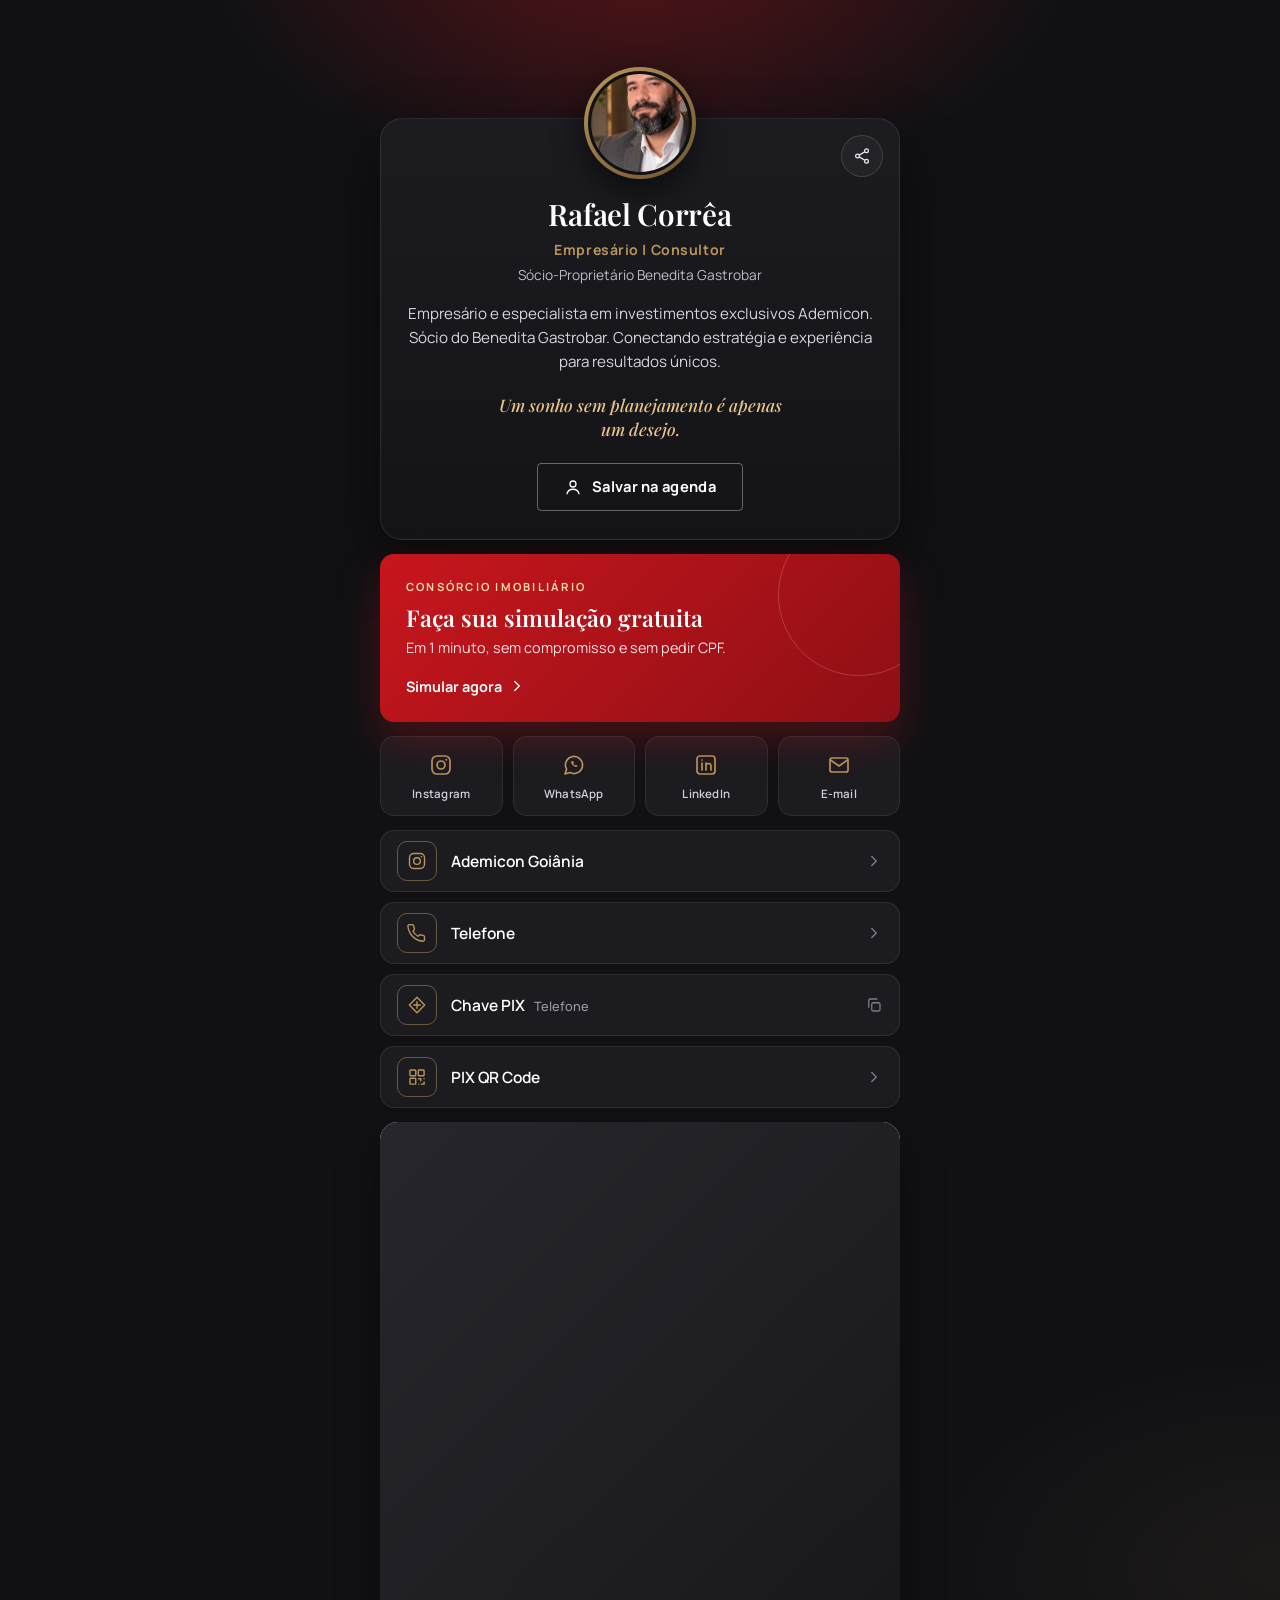
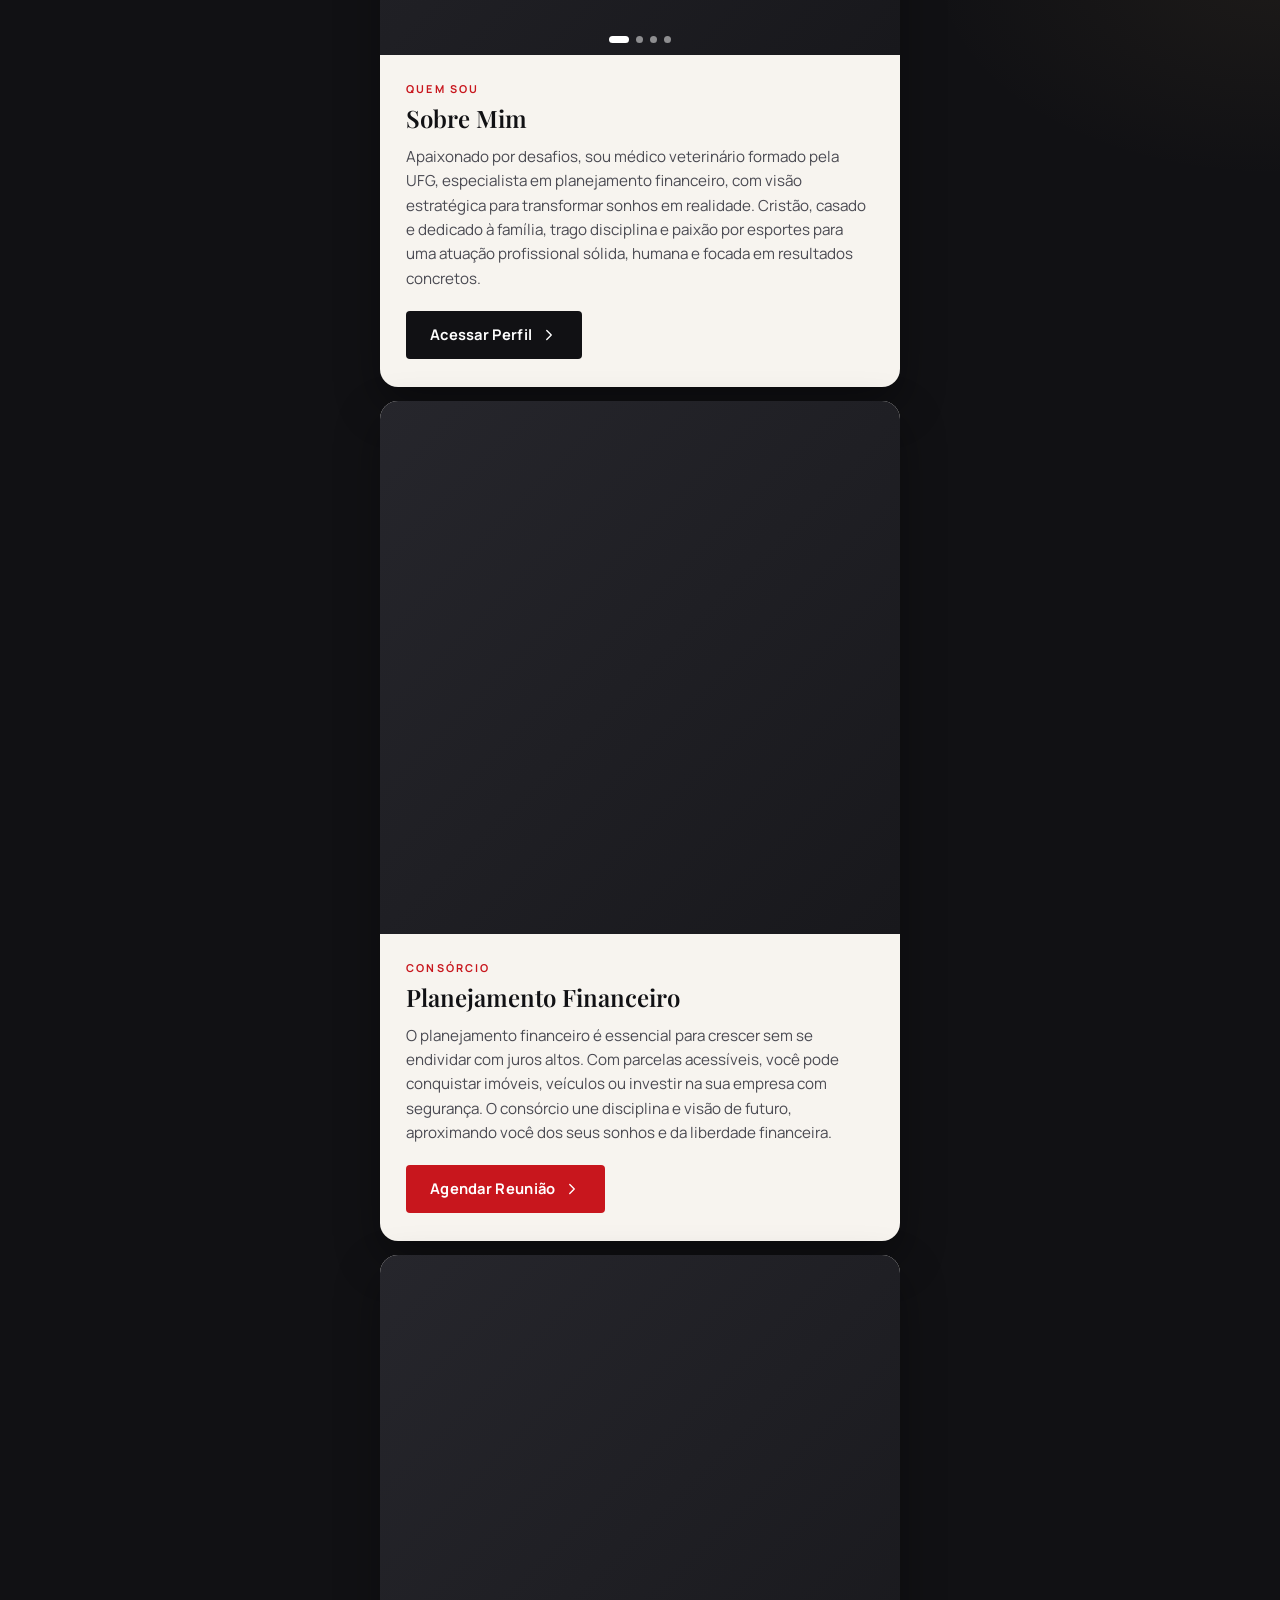
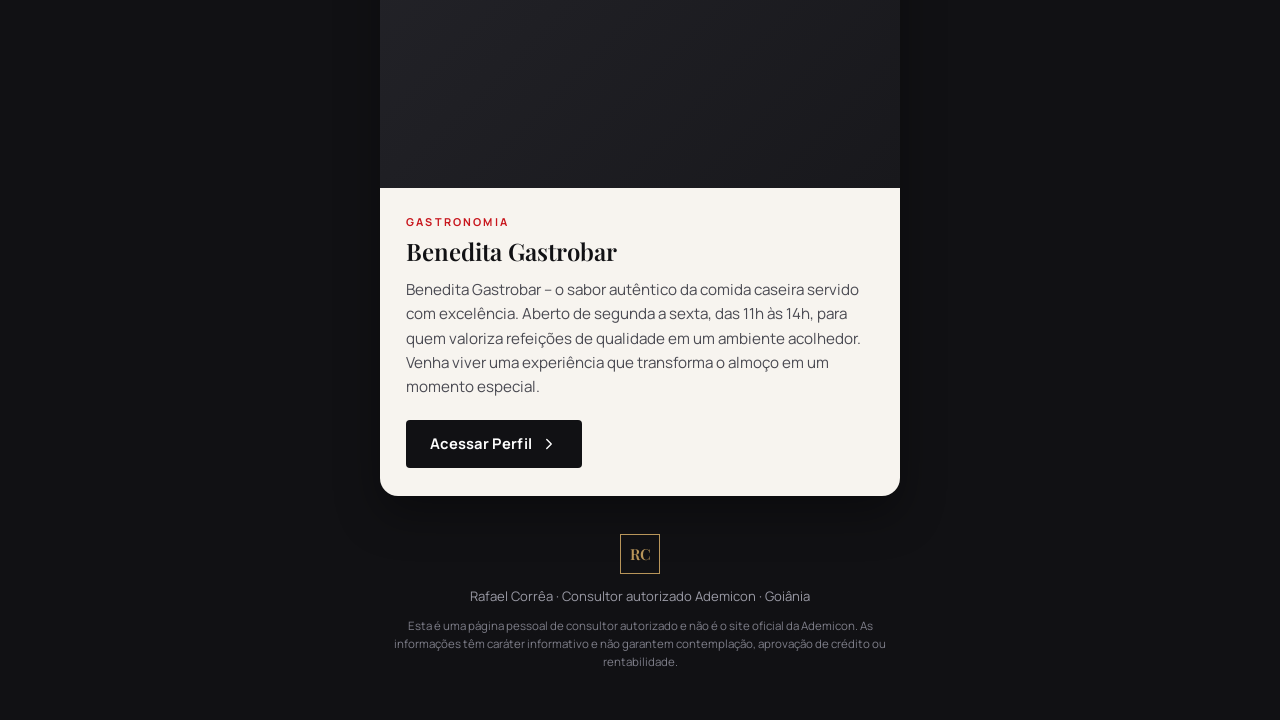
==== bio/index.html @ aef89976 "Adiciona página da bio do Instagram em /bio Copia index.html, css, js e assets de gusttavoteles/rafa" ====
<!DOCTYPE html>
<html lang="pt-BR">
<head>
<meta charset="utf-8">
<meta name="viewport" content="width=device-width, initial-scale=1">
<title>Rafael Corrêa | Consultor autorizado Ademicon · Goiânia</title>
<meta name="description" content="Empresário e especialista em investimentos Ademicon. Sócio do Benedita Gastrobar. Fale com o Rafael, salve o contato e conheça o trabalho.">
<meta property="og:title" content="Rafael Corrêa | Consultor autorizado Ademicon">
<meta property="og:description" content="Um sonho sem planejamento é apenas um desejo.">
<meta property="og:image" content="assets/rafael.jpg">
<meta name="theme-color" content="#111114">
<link rel="icon" href="assets/rafael.jpg">
<link rel="preconnect" href="https://fonts.googleapis.com">
<link rel="preconnect" href="https://fonts.gstatic.com" crossorigin>
<link href="https://fonts.googleapis.com/css2?family=Manrope:wght@400;500;600;700&family=Playfair+Display:wght@500;600;700&display=swap" rel="stylesheet">
<link rel="stylesheet" href="css/styles.css">

<!-- COLE AQUI o Meta Pixel e/ou a tag do Google. Cada clique nos botões dispara o evento "Clique_Bio" com o nome do botão. -->
</head>
<body>

<svg width="0" height="0" style="position:absolute" aria-hidden="true">
  <symbol id="i-ig" viewBox="0 0 24 24"><rect x="3" y="3" width="18" height="18" rx="5" fill="none" stroke="currentColor" stroke-width="1.7"/><circle cx="12" cy="12" r="4" fill="none" stroke="currentColor" stroke-width="1.7"/><circle cx="17.3" cy="6.7" r="1" fill="currentColor"/></symbol>
  <symbol id="i-wa" viewBox="0 0 24 24"><path d="M3 21l1.6-4.8A8.5 8.5 0 1 1 8 19.5L3 21Z" fill="none" stroke="currentColor" stroke-width="1.7" stroke-linejoin="round"/><path d="M9 8.5c.2 3 2.5 5.3 5.5 5.5l1.2-1.3-2-1-.9.8a3.6 3.6 0 0 1-1.6-1.6l.8-.9-1-2L9 8.5Z" fill="currentColor"/></symbol>
  <symbol id="i-in" viewBox="0 0 24 24"><rect x="3" y="3" width="18" height="18" rx="3" fill="none" stroke="currentColor" stroke-width="1.7"/><path d="M8 10v7M8 7v.01M12 17v-4a2.5 2.5 0 0 1 5 0v4M12 10v7" fill="none" stroke="currentColor" stroke-width="1.7" stroke-linecap="round"/></symbol>
  <symbol id="i-mail" viewBox="0 0 24 24"><rect x="3" y="5" width="18" height="14" rx="2" fill="none" stroke="currentColor" stroke-width="1.7"/><path d="m3.5 7 8.5 6 8.5-6" fill="none" stroke="currentColor" stroke-width="1.7" stroke-linecap="round" stroke-linejoin="round"/></symbol>
  <symbol id="i-phone" viewBox="0 0 24 24"><path d="M21 16.9v3a2 2 0 0 1-2.2 2A19.8 19.8 0 0 1 10.2 19a19.5 19.5 0 0 1-6-6A19.8 19.8 0 0 1 1.1 4.2 2 2 0 0 1 3.1 2h3a2 2 0 0 1 2 1.7c.1 1 .4 1.9.7 2.8a2 2 0 0 1-.5 2.1L7.1 9.9a16 16 0 0 0 6 6l1.3-1.3a2 2 0 0 1 2.1-.4c.9.3 1.8.6 2.8.7a2 2 0 0 1 1.7 2Z" fill="none" stroke="currentColor" stroke-width="1.7" stroke-linejoin="round"/></symbol>
  <symbol id="i-pix" viewBox="0 0 24 24"><path d="M12 2.8 21.2 12 12 21.2 2.8 12 12 2.8Z" fill="none" stroke="currentColor" stroke-width="1.7" stroke-linejoin="round"/><path d="M8 12h8M12 8v8" fill="none" stroke="currentColor" stroke-width="1.7" stroke-linecap="round"/></symbol>
  <symbol id="i-qr" viewBox="0 0 24 24"><rect x="3.5" y="3.5" width="7" height="7" rx="1" fill="none" stroke="currentColor" stroke-width="1.7"/><rect x="13.5" y="3.5" width="7" height="7" rx="1" fill="none" stroke="currentColor" stroke-width="1.7"/><rect x="3.5" y="13.5" width="7" height="7" rx="1" fill="none" stroke="currentColor" stroke-width="1.7"/><path d="M14 14h2.5v2.5M20.5 14v.01M14 20.5h.01M17 20.5h3.5V18" fill="none" stroke="currentColor" stroke-width="1.7" stroke-linecap="round"/></symbol>
  <symbol id="i-share" viewBox="0 0 24 24"><circle cx="18" cy="5" r="2.5" fill="none" stroke="currentColor" stroke-width="1.7"/><circle cx="6" cy="12" r="2.5" fill="none" stroke="currentColor" stroke-width="1.7"/><circle cx="18" cy="19" r="2.5" fill="none" stroke="currentColor" stroke-width="1.7"/><path d="m8.2 10.8 7.6-4.4M8.2 13.2l7.6 4.4" fill="none" stroke="currentColor" stroke-width="1.7"/></symbol>
  <symbol id="i-copy" viewBox="0 0 24 24"><rect x="9" y="9" width="11" height="11" rx="2" fill="none" stroke="currentColor" stroke-width="1.7"/><path d="M5 15V6a2 2 0 0 1 2-2h9" fill="none" stroke="currentColor" stroke-width="1.7" stroke-linecap="round"/></symbol>
  <symbol id="i-arrow" viewBox="0 0 24 24"><path d="M9 6l6 6-6 6" fill="none" stroke="currentColor" stroke-width="1.8" stroke-linecap="round" stroke-linejoin="round"/></symbol>
  <symbol id="i-user" viewBox="0 0 24 24"><circle cx="12" cy="8" r="4" fill="none" stroke="currentColor" stroke-width="1.7"/><path d="M4 21c1-4 4-6 8-6s7 2 8 6" fill="none" stroke="currentColor" stroke-width="1.7" stroke-linecap="round"/></symbol>
  <symbol id="i-chart" viewBox="0 0 24 24"><path d="M3 20h18M6 16v-5M11 16V7M16 16v-8" fill="none" stroke="currentColor" stroke-width="1.7" stroke-linecap="round"/></symbol>
  <symbol id="i-home" viewBox="0 0 24 24"><path d="M3 11 12 4l9 7M5 10v10h14V10" fill="none" stroke="currentColor" stroke-width="1.7" stroke-linecap="round" stroke-linejoin="round"/></symbol>
  <symbol id="i-fork" viewBox="0 0 24 24"><path d="M7 3v8a2 2 0 0 0 2 2v8M11 3v8a2 2 0 0 1-2 2M7 3v6M11 3v6M17 21V3c-2 1-3 4-3 8h3" fill="none" stroke="currentColor" stroke-width="1.7" stroke-linecap="round" stroke-linejoin="round"/></symbol>
</svg>

<main class="page">

  <!-- PERFIL -->
  <header class="profile">
    <button class="share-btn" type="button" id="openShare" aria-label="Compartilhar este perfil"><svg><use href="#i-share"/></svg></button>
    <div class="avatar"><div class="ph"><img src="assets/rafael.jpg" alt="Rafael Corrêa" width="140" height="140"></div></div>
    <h1>Rafael Corrêa</h1>
    <p class="role">Empresário | Consultor</p>
    <p class="role2">Sócio-Proprietário Benedita Gastrobar</p>
    <p class="bio">Empresário e especialista em investimentos exclusivos Ademicon. Sócio do Benedita Gastrobar. Conectando estratégia e experiência para resultados únicos.</p>
    <p class="quote">Um sonho sem planejamento é apenas um desejo.</p>
    <a class="btn-save" href="assets/rafael-correa.vcf" download data-track="Salvar na agenda"><svg><use href="#i-user"/></svg>Salvar na agenda</a>
  </header>

  <!-- DESTAQUE -->
  <a class="feature" id="featureLink" href="#" data-track="Simulação gratuita" target="_blank" rel="noopener">
    <span class="f-tag">Consórcio imobiliário</span>
    <span class="f-title">Faça sua simulação gratuita</span>
    <span class="f-sub">Em 1 minuto, sem compromisso e sem pedir CPF.</span>
    <span class="f-go">Simular agora <svg><use href="#i-arrow"/></svg></span>
  </a>

  <!-- CONTATO RÁPIDO -->
  <nav class="quick" aria-label="Contato rápido">
    <a href="https://instagram.com/turcovet" target="_blank" rel="noopener" data-track="Instagram"><svg><use href="#i-ig"/></svg><span>Instagram</span></a>
    <a href="#" data-wa="Olá, Rafael! Vim pelo seu Instagram e gostaria de conversar." target="_blank" rel="noopener" data-track="WhatsApp"><svg><use href="#i-wa"/></svg><span>WhatsApp</span></a>
    <a href="http://www.linkedin.com/in/rafael-correa-674a20369" target="_blank" rel="noopener" data-track="LinkedIn"><svg><use href="#i-in"/></svg><span>LinkedIn</span></a>
    <a href="mailto:rafaelfelipecorrea@hotmail.com" data-track="E-mail"><svg><use href="#i-mail"/></svg><span>E-mail</span></a>
  </nav>

  <!-- LINKS -->
  <section class="links" aria-label="Links">
    <a class="row" href="https://www.instagram.com/ademicongoianiarp/" target="_blank" rel="noopener" data-track="Ademicon Goiânia"><span class="ic"><svg><use href="#i-ig"/></svg></span><span class="tx">Ademicon Goiânia</span><svg class="ch"><use href="#i-arrow"/></svg></a>
    <a class="row" href="tel:+5562991412416" data-track="Telefone"><span class="ic"><svg><use href="#i-phone"/></svg></span><span class="tx">Telefone</span><svg class="ch"><use href="#i-arrow"/></svg></a>
    <button class="row" type="button" id="copyPix" data-track="Chave PIX"><span class="ic"><svg><use href="#i-pix"/></svg></span><span class="tx">Chave PIX <small>Telefone</small></span><svg class="ch"><use href="#i-copy"/></svg></button>
    <a class="row" href="https://meuairgo.com.br/pixPayment/value/8274eaf1" target="_blank" rel="noopener" data-track="PIX QR Code"><span class="ic"><svg><use href="#i-qr"/></svg></span><span class="tx">PIX QR Code</span><svg class="ch"><use href="#i-arrow"/></svg></a>
  </section>

  <!-- SOBRE MIM -->
  <article class="card reveal" id="sobre">
    <div class="carousel" id="carousel">
      <div class="track" id="track">
        <img src="https://meuairgo.com.br/assets/uploads/images/catalog-products/produto-imagem-do-whatsapp-de-2025-06-27-a-s-23-28-06-2025-19-08.png" alt="Rafael Corrêa" loading="lazy" referrerpolicy="no-referrer">
        <img src="https://meuairgo.com.br/assets/uploads/images/catalog-products/produto-imagem-do-whatsapp-de-2025-06-27-a-s-23-28-06-2025-19-081.png" alt="Rafael Corrêa" loading="lazy" referrerpolicy="no-referrer">
        <img src="https://meuairgo.com.br/assets/uploads/images/catalog-products/produto-imagem-do-whatsapp-de-2025-06-27-a-s-23-28-06-2025-19-07.png" alt="Rafael Corrêa" loading="lazy" referrerpolicy="no-referrer">
        <img src="https://meuairgo.com.br/assets/uploads/images/catalog-products/produto-whatsapp-image-2025-06-26-at-12-01-07-2025-03-20.png" alt="Rafael Corrêa" loading="lazy" referrerpolicy="no-referrer">
      </div>
      <div class="dots" id="dots" aria-hidden="true"><i class="on"></i><i></i><i></i><i></i></div>
    </div>
    <div class="body">
      <span class="eyebrow">Quem sou</span>
      <h2>Sobre Mim</h2>
      <p>Apaixonado por desafios, sou médico veterinário formado pela UFG, especialista em planejamento financeiro, com visão estratégica para transformar sonhos em realidade. Cristão, casado e dedicado à família, trago disciplina e paixão por esportes para uma atuação profissional sólida, humana e focada em resultados concretos.</p>
      <a class="btn-dark" href="https://www.instagram.com/turcovet/" target="_blank" rel="noopener" data-track="Sobre Mim - Acessar Perfil">Acessar Perfil <svg><use href="#i-arrow"/></svg></a>
    </div>
  </article>

  <!-- PLANEJAMENTO FINANCEIRO -->
  <article class="card reveal" id="planejamento">
    <div class="media"><img src="https://meuairgo.com.br/assets/uploads/images/catalog-products/produto-whatsapp-image-2025-06-26-at-16-01-07-2025-03-17.png" alt="Planejamento Financeiro" loading="lazy" referrerpolicy="no-referrer"></div>
    <div class="body">
      <span class="eyebrow">Consórcio</span>
      <h2>Planejamento Financeiro</h2>
      <p>O planejamento financeiro é essencial para crescer sem se endividar com juros altos. Com parcelas acessíveis, você pode conquistar imóveis, veículos ou investir na sua empresa com segurança. O consórcio une disciplina e visão de futuro, aproximando você dos seus sonhos e da liberdade financeira.</p>
      <a class="btn-red" href="#" data-wa="Olá, Rafael! Gostaria de agendar uma reunião para planejamento financeiro" target="_blank" rel="noopener" data-track="Agendar Reunião">Agendar Reunião <svg><use href="#i-arrow"/></svg></a>
    </div>
  </article>

  <!-- BENEDITA -->
  <article class="card reveal" id="benedita">
    <div class="media"><img src="https://meuairgo.com.br/assets/uploads/images/catalog-products/produto-244438966-854035418807245-8707742146599264696-n-01-07-2025-03-18.png" alt="Benedita Gastrobar" loading="lazy" referrerpolicy="no-referrer"></div>
    <div class="body">
      <span class="eyebrow">Gastronomia</span>
      <h2>Benedita Gastrobar</h2>
      <p>Benedita Gastrobar – o sabor autêntico da comida caseira servido com excelência. Aberto de segunda a sexta, das 11h às 14h, para quem valoriza refeições de qualidade em um ambiente acolhedor. Venha viver uma experiência que transforma o almoço em um momento especial.</p>
      <a class="btn-dark" href="https://www.instagram.com/beneditagastrobar/" target="_blank" rel="noopener" data-track="Benedita - Acessar Perfil">Acessar Perfil <svg><use href="#i-arrow"/></svg></a>
    </div>
  </article>

  <footer class="foot">
    <p class="mark">RC</p>
    <p>Rafael Corrêa · Consultor autorizado Ademicon · Goiânia</p>
    <p class="fine">Esta é uma página pessoal de consultor autorizado e não é o site oficial da Ademicon. As informações têm caráter informativo e não garantem contemplação, aprovação de crédito ou rentabilidade.</p>
  </footer>
</main>

<div class="toast" id="toast" role="status" aria-live="polite"></div>

<dialog id="share">
  <h2>Compartilhe este perfil</h2>
  <div class="s-grid">
    <a id="shWa" target="_blank" rel="noopener">WhatsApp</a>
    <a id="shFb" target="_blank" rel="noopener">Facebook</a>
    <a id="shTg" target="_blank" rel="noopener">Telegram</a>
    <a id="shMail">E-mail</a>
  </div>
  <div class="s-link"><input id="shUrl" type="text" readonly aria-label="Link do perfil"><button type="button" id="shCopy">Copiar</button></div>
  <button class="s-close" type="button" id="shClose">Fechar</button>
</dialog>

<script src="js/main.js" defer></script>
</body>
</html>
---- bio/css/styles.css ----
:root{
  --red:#C8161D; --red-dark:#9F1017;
  --ink:#111114; --ink-2:#1B1B20; --text:#2A2A30; --muted:#6E6E78;
  --ivory:#F7F4EF; --line:#E4DFD8; --gold:#B8955A;
  --serif:'Playfair Display',Georgia,'Times New Roman',serif;
  --sans:'Manrope',system-ui,-apple-system,'Segoe UI',Roboto,sans-serif;
}
*{box-sizing:border-box;margin:0;padding:0}
html{scroll-behavior:smooth}
body{font-family:var(--sans);color:#fff;background:var(--ink);line-height:1.6;font-size:16px;-webkit-font-smoothing:antialiased;min-height:100vh;
  background-image:radial-gradient(620px 360px at 50% -60px,rgba(200,22,29,.38),transparent 70%),radial-gradient(500px 300px at 100% 40%,rgba(184,149,90,.07),transparent 70%)}
a{color:inherit;text-decoration:none}
svg{width:22px;height:22px;flex:none}
:focus-visible{outline:3px solid #6aa5ff;outline-offset:3px;border-radius:8px}

.page{width:min(520px,100% - 32px);margin:0 auto;padding:56px 0 48px;display:grid;gap:14px}

/* Profile */
.profile{position:relative;text-align:center;background:linear-gradient(180deg,#1B1B20,#141418);border:1px solid rgba(255,255,255,.09);border-radius:22px;padding:78px 26px 28px;margin-top:46px;box-shadow:0 24px 60px rgba(0,0,0,.45)}
.avatar{position:absolute;left:50%;top:-52px;transform:translateX(-50%);width:112px;height:112px;border-radius:50%;padding:4px;background:linear-gradient(140deg,var(--gold),#6d5530);box-shadow:0 12px 30px rgba(0,0,0,.5)}
.avatar{overflow:visible}
.avatar .ph{width:100%;height:100%;border-radius:50%;overflow:hidden;border:3px solid var(--ink);background:#000}
.avatar img{width:100%;height:100%;object-fit:cover;transform:scale(2.3);transform-origin:61% 24%}
.share-btn{position:absolute;top:16px;right:16px;width:42px;height:42px;border-radius:50%;border:1px solid rgba(255,255,255,.14);background:rgba(255,255,255,.04);color:#E8E8EE;display:grid;place-items:center;cursor:pointer;transition:.2s}
.share-btn:hover{background:rgba(255,255,255,.1)}
.share-btn svg{width:18px;height:18px}
h1{font:600 1.85rem var(--serif);letter-spacing:-.01em;line-height:1.15}
.role{margin-top:8px;font-weight:700;font-size:.88rem;letter-spacing:.04em;color:var(--gold)}
.role2{font-size:.86rem;color:#BDBDC6;margin-top:2px}
.bio{margin-top:16px;font-size:.95rem;color:#D5D5DC}
.quote{margin:18px auto 0;max-width:30ch;font:italic 500 1.08rem var(--serif);color:#E8C48A;line-height:1.4}
.btn-save{margin-top:22px;display:inline-flex;align-items:center;justify-content:center;gap:10px;min-height:48px;padding:0 26px;border-radius:4px;border:1.5px solid rgba(255,255,255,.35);font-weight:700;font-size:.92rem;letter-spacing:.02em;transition:.2s}
.btn-save:hover{border-color:#fff;background:rgba(255,255,255,.06)}
.btn-save svg{width:18px;height:18px}

/* Feature */
.feature{display:grid;gap:4px;padding:24px 26px;border-radius:14px;background:linear-gradient(135deg,var(--red) 0%,#8E0F15 100%);position:relative;overflow:hidden;box-shadow:0 18px 40px rgba(200,22,29,.28);transition:transform .2s}
.feature:hover{transform:translateY(-2px)}
.feature::after{content:"";position:absolute;right:-40px;top:-40px;width:160px;height:160px;border-radius:50%;border:1px solid rgba(255,255,255,.18)}
.f-tag{font-size:.7rem;font-weight:700;letter-spacing:.2em;text-transform:uppercase;color:#FFD9A8}
.f-title{font:600 1.45rem var(--serif);line-height:1.2;margin-top:4px}
.f-sub{font-size:.9rem;color:#FFE3E4}
.f-go{display:inline-flex;align-items:center;gap:6px;margin-top:12px;font-weight:700;font-size:.9rem}
.f-go svg{width:18px;height:18px}

/* Quick */
.quick{display:grid;grid-template-columns:repeat(4,1fr);gap:10px}
.quick a{display:grid;justify-items:center;gap:8px;padding:16px 6px 12px;border-radius:14px;background:var(--ink-2);border:1px solid rgba(255,255,255,.08);color:#fff;transition:.2s}
.quick a:hover{border-color:rgba(184,149,90,.6);transform:translateY(-2px)}
.quick svg{color:var(--gold);width:24px;height:24px}
.quick span{font-size:.72rem;font-weight:600;color:#CFCFD8;letter-spacing:.02em}

/* Links */
.links{display:grid;gap:10px}
.row{display:flex;align-items:center;gap:14px;width:100%;min-height:62px;padding:10px 16px;border-radius:14px;background:var(--ink-2);border:1px solid rgba(255,255,255,.08);color:#fff;font:600 .97rem var(--sans);text-align:left;cursor:pointer;transition:.2s}
.row:hover{border-color:rgba(184,149,90,.6);background:#202026}
.row .ic{width:40px;height:40px;border-radius:10px;border:1px solid rgba(184,149,90,.5);display:grid;place-items:center;color:var(--gold);flex:none}
.row .ic svg{width:20px;height:20px}
.row .tx{flex:1}
.row small{color:#9A9AA5;font-weight:500;font-size:.8rem;margin-left:6px}
.row .ch{width:18px;height:18px;color:#7E7E89}

/* Cards */
.card{background:var(--ivory);color:var(--text);border-radius:18px;overflow:hidden;box-shadow:0 18px 44px rgba(0,0,0,.35)}
.media,.carousel{background:linear-gradient(135deg,#26262C,#18181C);aspect-ratio:4/4.1;position:relative;overflow:hidden}
.media img{width:100%;height:100%;object-fit:cover}
.track{display:flex;height:100%;overflow-x:auto;scroll-snap-type:x mandatory;scrollbar-width:none}
.track::-webkit-scrollbar{display:none}
.track img{flex:0 0 100%;width:100%;height:100%;object-fit:cover;scroll-snap-align:center}
.dots{position:absolute;left:0;right:0;bottom:12px;display:flex;justify-content:center;gap:7px}
.dots i{width:7px;height:7px;border-radius:50%;background:rgba(255,255,255,.5);transition:.2s}
.dots i.on{background:#fff;width:20px;border-radius:99px}
.body{padding:26px 26px 28px}
.eyebrow{display:block;font:700 .68rem var(--sans);letter-spacing:.2em;text-transform:uppercase;color:var(--red);margin-bottom:8px}
h2{font:600 1.5rem var(--serif);color:var(--ink);line-height:1.2;margin-bottom:12px}
.body p{font-size:.95rem;color:#4A4A52}
.btn-red,.btn-dark{margin-top:20px;display:inline-flex;align-items:center;justify-content:center;gap:8px;min-height:48px;padding:0 24px;border-radius:4px;font-weight:700;font-size:.92rem;letter-spacing:.02em;color:#fff;transition:.2s}
.btn-red{background:var(--red)}.btn-red:hover{background:var(--red-dark)}
.btn-dark{background:var(--ink)}.btn-dark:hover{background:#000}
.btn-red svg,.btn-dark svg{width:18px;height:18px}

/* Footer */
.foot{text-align:center;padding:24px 8px 0;color:#9A9AA5;font-size:.82rem}
.mark{width:40px;height:40px;border:1.5px solid var(--gold);color:var(--gold);display:grid;place-items:center;margin:0 auto 12px;font:600 .95rem var(--serif)}
.fine{margin-top:10px;font-size:.72rem;line-height:1.6;color:#7E7E89}

/* Toast + Dialog */
.toast{position:fixed;left:50%;bottom:28px;transform:translate(-50%,30px);background:#fff;color:var(--ink);padding:12px 20px;border-radius:99px;font-weight:700;font-size:.88rem;box-shadow:0 14px 34px rgba(0,0,0,.4);opacity:0;pointer-events:none;transition:.3s;z-index:90}
.toast.show{opacity:1;transform:translate(-50%,0)}
dialog{border:0;border-radius:16px;width:min(420px,100% - 32px);padding:26px;background:var(--ivory);color:var(--text);box-shadow:0 30px 80px rgba(0,0,0,.5);margin:auto}
dialog::backdrop{background:rgba(0,0,0,.65)}
dialog h2{font-size:1.3rem}
.s-grid{display:grid;grid-template-columns:1fr 1fr;gap:10px;margin:14px 0}
.s-grid a{display:grid;place-items:center;min-height:46px;border:1.5px solid var(--line);border-radius:6px;background:#fff;font-weight:700;font-size:.88rem;color:var(--ink);transition:.2s}
.s-grid a:hover{border-color:var(--ink)}
.s-link{display:flex;gap:8px}
.s-link input{flex:1;min-width:0;height:46px;border:1.5px solid var(--line);border-radius:6px;padding:0 12px;font:500 .85rem var(--sans);background:#fff;color:var(--text)}
.s-link button{height:46px;padding:0 18px;border:0;border-radius:6px;background:var(--red);color:#fff;font-weight:700;cursor:pointer}
.s-close{margin-top:16px;width:100%;height:44px;background:none;border:0;color:var(--muted);font-weight:600;cursor:pointer;text-decoration:underline}

.reveal{opacity:0;transform:translateY(16px);transition:opacity .7s ease,transform .7s ease}
.reveal.in{opacity:1;transform:none}
@media (prefers-reduced-motion:reduce){.reveal{opacity:1;transform:none;transition:none}html{scroll-behavior:auto}.feature,.quick a,.toast{transition:none}}
@media (max-width:380px){.quick span{font-size:.66rem}h1{font-size:1.6rem}}
@media (min-width:900px){.page{padding-top:72px}}
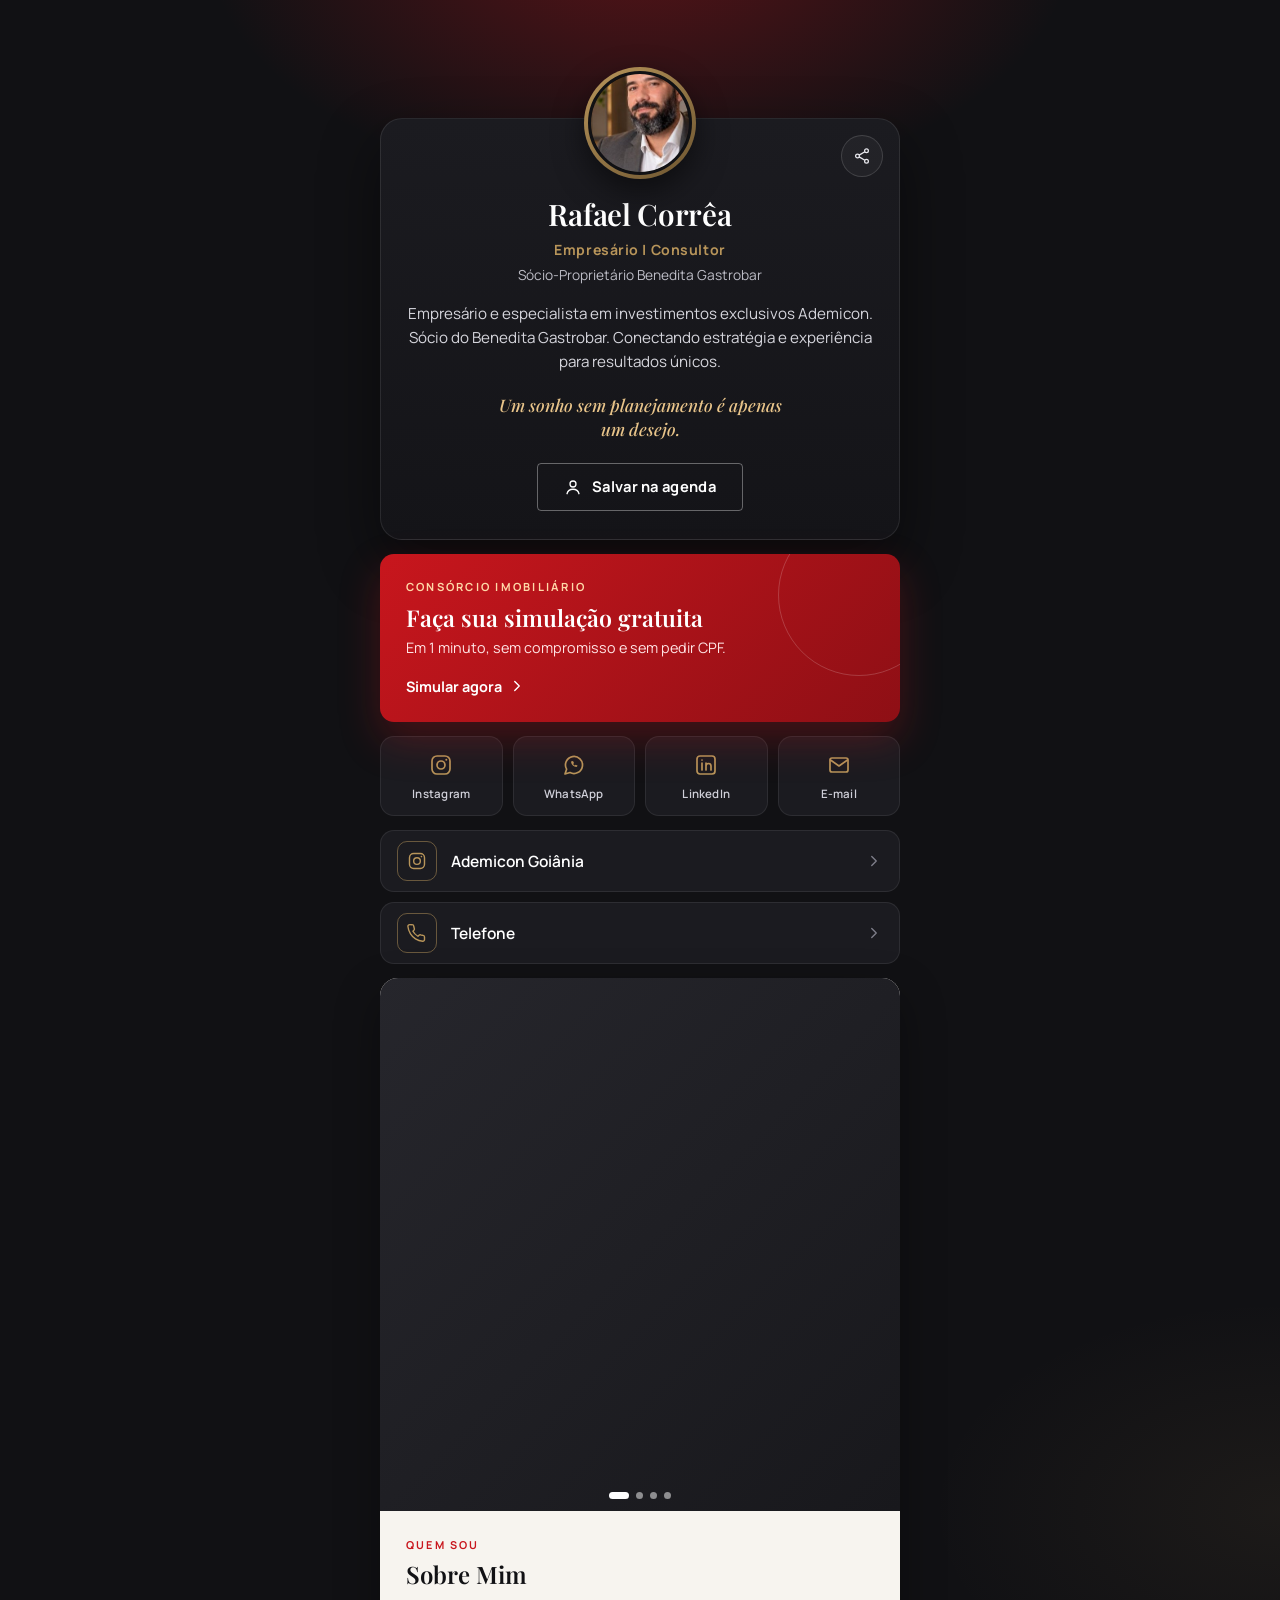
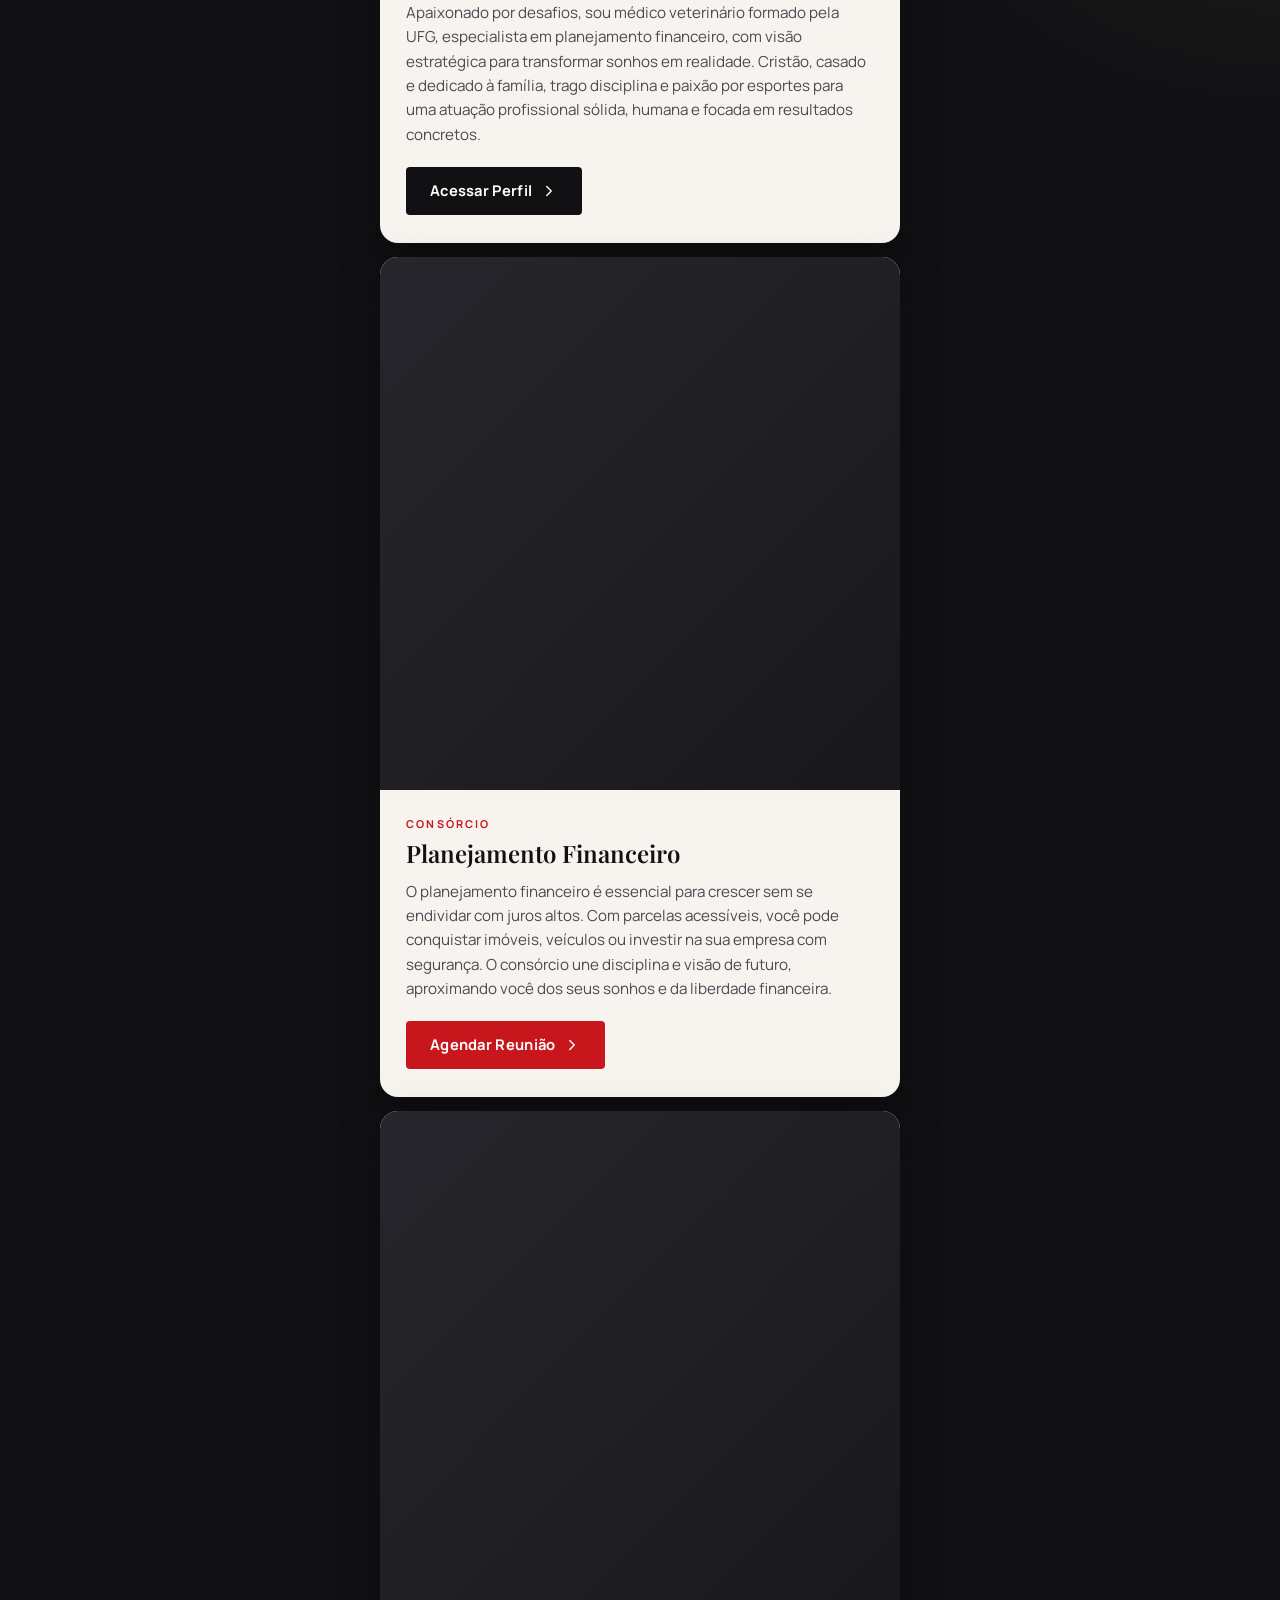
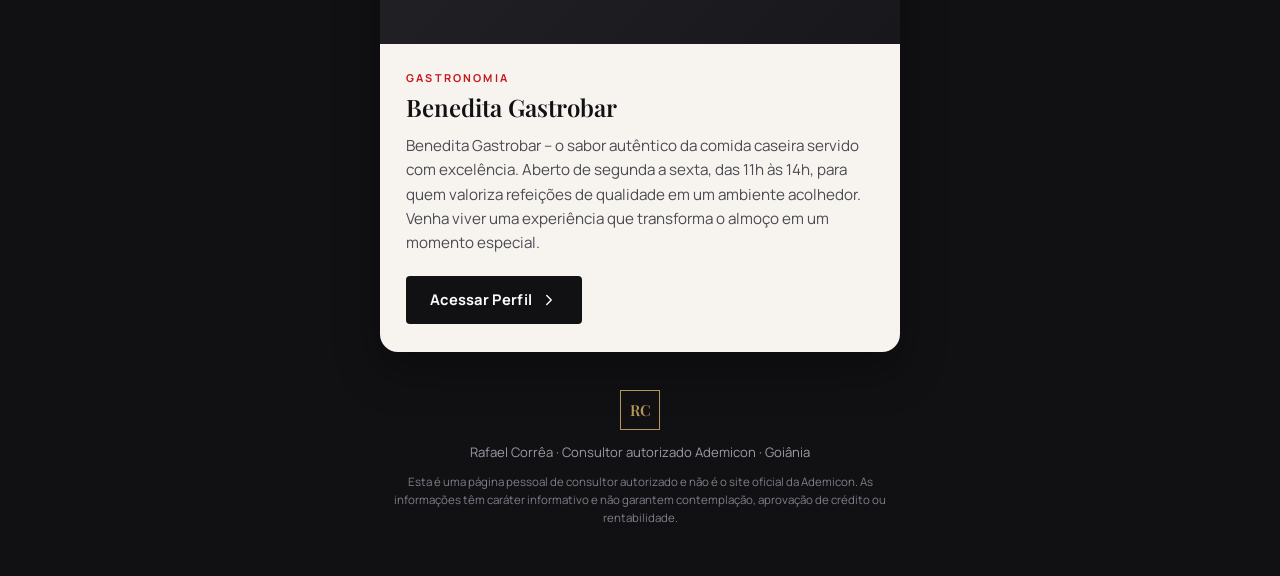
==== commit 457dc97d: "Remove cards de PIX da bio Remove os cards "Chave PIX" e "PIX QR Code" (este levava ao Airgo) de bio" ====
--- a/bio/index.html
+++ b/bio/index.html
@@ -70,8 +70,6 @@
   <section class="links" aria-label="Links">
     <a class="row" href="https://www.instagram.com/ademicongoianiarp/" target="_blank" rel="noopener" data-track="Ademicon Goiânia"><span class="ic"><svg><use href="#i-ig"/></svg></span><span class="tx">Ademicon Goiânia</span><svg class="ch"><use href="#i-arrow"/></svg></a>
     <a class="row" href="tel:+5562991412416" data-track="Telefone"><span class="ic"><svg><use href="#i-phone"/></svg></span><span class="tx">Telefone</span><svg class="ch"><use href="#i-arrow"/></svg></a>
-    <button class="row" type="button" id="copyPix" data-track="Chave PIX"><span class="ic"><svg><use href="#i-pix"/></svg></span><span class="tx">Chave PIX <small>Telefone</small></span><svg class="ch"><use href="#i-copy"/></svg></button>
-    <a class="row" href="https://meuairgo.com.br/pixPayment/value/8274eaf1" target="_blank" rel="noopener" data-track="PIX QR Code"><span class="ic"><svg><use href="#i-qr"/></svg></span><span class="tx">PIX QR Code</span><svg class="ch"><use href="#i-arrow"/></svg></a>
   </section>
 
   <!-- SOBRE MIM -->
